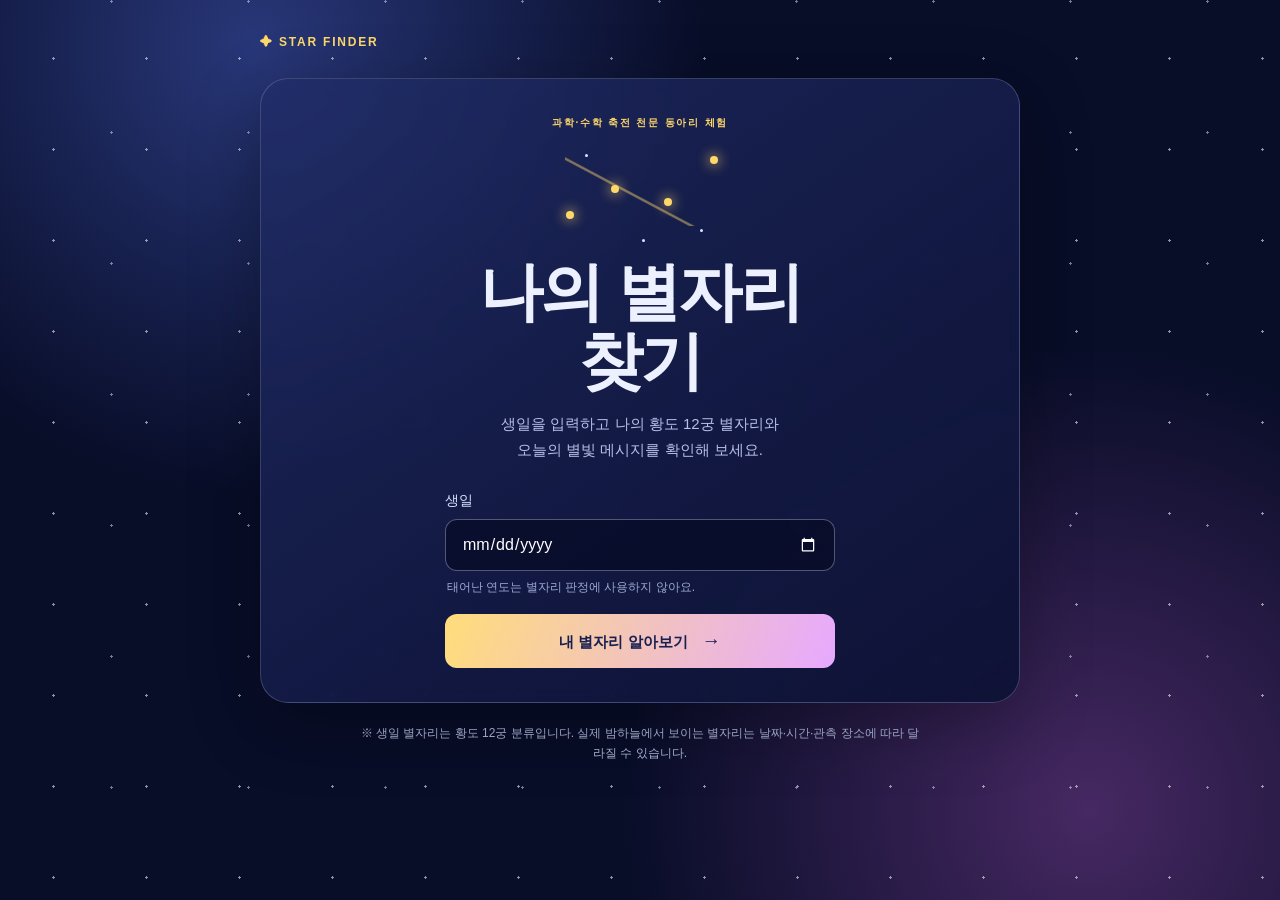
==== result.html @ 7e6529ac "Add birthday zodiac activity web app" ====
<!doctype html>
<html lang="ko">
<head>
  <meta charset="UTF-8">
  <meta name="viewport" content="width=device-width, initial-scale=1.0">
  <meta name="description" content="나의 생일 별자리 결과">
  <title>나의 별자리 결과</title>
  <link rel="stylesheet" href="style.css">
</head>
<body class="result-page">
  <main class="result-shell">
    <a class="brand" href="index.html">✦ STAR FINDER</a>
    <section id="result-card" class="result-card" aria-live="polite">
      <p class="eyebrow">YOUR ZODIAC SIGN</p>
      <div id="constellation-art" class="constellation-art" aria-hidden="true"></div>
      <p id="date-display" class="date-display"></p>
      <h1 id="zodiac-name"></h1>
      <p id="zodiac-period" class="zodiac-period"></p>
      <p id="zodiac-summary" class="zodiac-summary"></p>
      <div class="info-grid">
        <article><span>상징</span><strong id="zodiac-symbol"></strong></article>
        <article><span>원소</span><strong id="zodiac-element"></strong></article>
        <article><span>대표 별</span><strong id="zodiac-star"></strong></article>
      </div>
      <section class="fortune-box" aria-labelledby="fortune-title">
        <p>✦ STAR MESSAGE</p>
        <h2 id="fortune-title">오늘의 별빛 메시지</h2>
        <p id="fortune-text"></p>
        <small>운세는 축전 체험을 위한 재미 요소입니다.</small>
      </section>
      <a class="retry-link" href="index.html">다른 생일로 찾아보기 <span aria-hidden="true">↺</span></a>
    </section>
    <p class="science-note">별자리 그림은 모양을 이해하기 위한 일러스트입니다. 실제 별의 밝기와 위치는 관측 환경에 따라 다르게 보일 수 있습니다.</p>
  </main>
  <script src="app.js"></script>
</body>
</html>
---- style.css ----
:root { --navy:#080d28; --deep:#111946; --ink:#edf1ff; --muted:#b7c0e6; --gold:#ffd86b; --violet:#9d8cff; --line:rgba(201,214,255,.22); }
* { box-sizing:border-box; }
body { margin:0; min-height:100vh; color:var(--ink); font-family:"Malgun Gothic","Apple SD Gothic Neo",sans-serif; background:radial-gradient(circle at 20% 5%,#283779 0,transparent 28rem),radial-gradient(circle at 85% 90%,#462862 0,transparent 29rem),var(--navy); }
body::before { content:""; position:fixed; inset:0; pointer-events:none; opacity:.55; background-image:radial-gradient(circle,white 0 1px,transparent 1.4px),radial-gradient(circle,#c9d6ff 0 1px,transparent 1.3px); background-size:93px 91px,137px 131px; background-position:7px 13px,43px 67px; }
.entry-shell,.result-shell { width:min(100% - 32px,760px); margin:auto; padding:32px 0 28px; position:relative; }
.brand { display:inline-block; font:700 12px/1 Arial,sans-serif; letter-spacing:.15em; color:var(--gold); text-decoration:none; }
.entry-card,.result-card { margin-top:28px; text-align:center; border:1px solid var(--line); border-radius:28px; background:linear-gradient(145deg,rgba(33,45,104,.78),rgba(12,17,51,.91)); box-shadow:0 20px 70px rgba(0,0,0,.29); backdrop-filter:blur(8px); }
.entry-card { padding:37px 24px 34px; }
.eyebrow { margin:0 0 12px; color:var(--gold); font:700 10px/1.4 Montserrat,sans-serif; letter-spacing:.18em; }
h1,h2,p { margin-top:0; }
h1 { margin-bottom:15px; font-family:"Malgun Gothic",sans-serif; font-weight:800; font-size:clamp(43px,9vw,64px); line-height:1.08; letter-spacing:-.04em; }
.intro { color:var(--muted); line-height:1.75; font-size:15px; }
.birthday-form { width:min(100%,390px); margin:28px auto 0; text-align:left; }
label { display:block; margin-bottom:9px; color:#d9e1ff; font-size:14px; }
input { width:100%; padding:15px 16px; border:1px solid rgba(222,229,255,.34); border-radius:12px; background:rgba(4,8,31,.57); color:white; font:16px Arial,sans-serif; color-scheme:dark; }
input:focus { outline:3px solid rgba(157,140,255,.45); border-color:var(--violet); }
.field-help { margin:8px 2px 18px; color:#9da9d4; font-size:12px; }
button { width:100%; border:0; border-radius:12px; padding:16px; cursor:pointer; background:linear-gradient(110deg,#ffdd7b,#e6a9ff); color:#172050; font:800 15px Arial,sans-serif; transition:transform .18s,box-shadow .18s; }
button:hover { transform:translateY(-2px); box-shadow:0 8px 25px rgba(245,207,128,.26); }
button span { margin-left:10px; font-size:19px; }
.form-error { margin:0 0 12px; color:#ffb4c9; font-size:13px; }
.science-note { max-width:560px; margin:20px auto 0; color:#aeb8db; text-align:center; font-size:12px; line-height:1.7; }
.hero-constellation { height:104px; position:relative; width:175px; margin:2px auto 12px; background:linear-gradient(28deg,transparent 47%,rgba(255,216,107,.45) 48% 49%,transparent 50%) 12px 14px/130px 70px no-repeat; }
.hero-constellation span,.hero-constellation i { position:absolute; display:block; border-radius:50%; background:var(--gold); box-shadow:0 0 12px 3px rgba(255,216,107,.45); }
.hero-constellation span { width:8px; height:8px; }.hero-constellation span:nth-child(1){left:13px;top:69px}.hero-constellation span:nth-child(2){left:58px;top:43px}.hero-constellation span:nth-child(3){left:111px;top:56px}.hero-constellation span:nth-child(4){left:157px;top:14px}.hero-constellation i{width:3px;height:3px;background:#d9e6ff;box-shadow:none}.hero-constellation i:nth-of-type(1){left:32px;top:12px}.hero-constellation i:nth-of-type(2){right:25px;bottom:14px}.hero-constellation i:nth-of-type(3){left:89px;bottom:4px}
.result-card { padding:31px 24px 27px; }
.constellation-art { width:min(100%,330px); height:190px; margin:0 auto 5px; }
.constellation-art svg { width:100%; height:100%; overflow:visible; }
.constellation-art .line { fill:none; stroke:rgba(255,216,107,.72); stroke-width:1.8; stroke-linecap:round; stroke-linejoin:round; }
.constellation-art .star { fill:#fff4c6; filter:drop-shadow(0 0 5px #ffe58c); }.constellation-art .big-star { fill:#fff6bd; filter:drop-shadow(0 0 8px #ffe58c); }
.date-display { margin:3px 0 7px; color:#c0caf0; font-size:14px; }.result-card h1 { margin:0 0 4px; font-size:clamp(40px,8vw,57px); }.zodiac-period { margin-bottom:15px; color:var(--gold); font:700 12px Arial,sans-serif; letter-spacing:.05em; }.zodiac-summary { max-width:470px; margin:0 auto 22px; color:#d9dff7; line-height:1.7; font-size:14px; }
.info-grid { display:grid; grid-template-columns:repeat(3,1fr); gap:9px; max-width:500px; margin:0 auto 20px; }.info-grid article { padding:12px 6px; background:rgba(4,10,38,.38); border:1px solid rgba(201,214,255,.16); border-radius:12px; }.info-grid span { display:block; color:#9facd8; font-size:11px; margin-bottom:6px; }.info-grid strong { font-size:14px; color:#fff2bd; }
.fortune-box { max-width:500px; margin:0 auto 22px; padding:21px 20px; border-radius:16px; background:linear-gradient(135deg,rgba(132,99,209,.34),rgba(31,57,129,.37)); border:1px solid rgba(219,202,255,.22); }.fortune-box>p:first-child { margin-bottom:5px; color:#ffdf84; font:700 10px Arial,sans-serif; letter-spacing:.15em; }.fortune-box h2 { margin-bottom:9px; font:700 21px "Malgun Gothic",sans-serif; }.fortune-box #fortune-text { margin-bottom:12px; color:#f2f0ff; line-height:1.7; font-size:14px; }.fortune-box small { color:#bdc6e7; font-size:11px; }
.retry-link { color:var(--gold); text-decoration:none; font-size:14px; }.retry-link:hover { text-decoration:underline; }
@media (max-width:440px) { .entry-shell,.result-shell{width:min(100% - 22px,760px);padding-top:22px}.entry-card,.result-card{border-radius:23px}.entry-card{padding:30px 18px}.result-card{padding:28px 15px 24px}.info-grid{gap:6px}.info-grid article{padding:10px 3px}.info-grid strong{font-size:12px} }
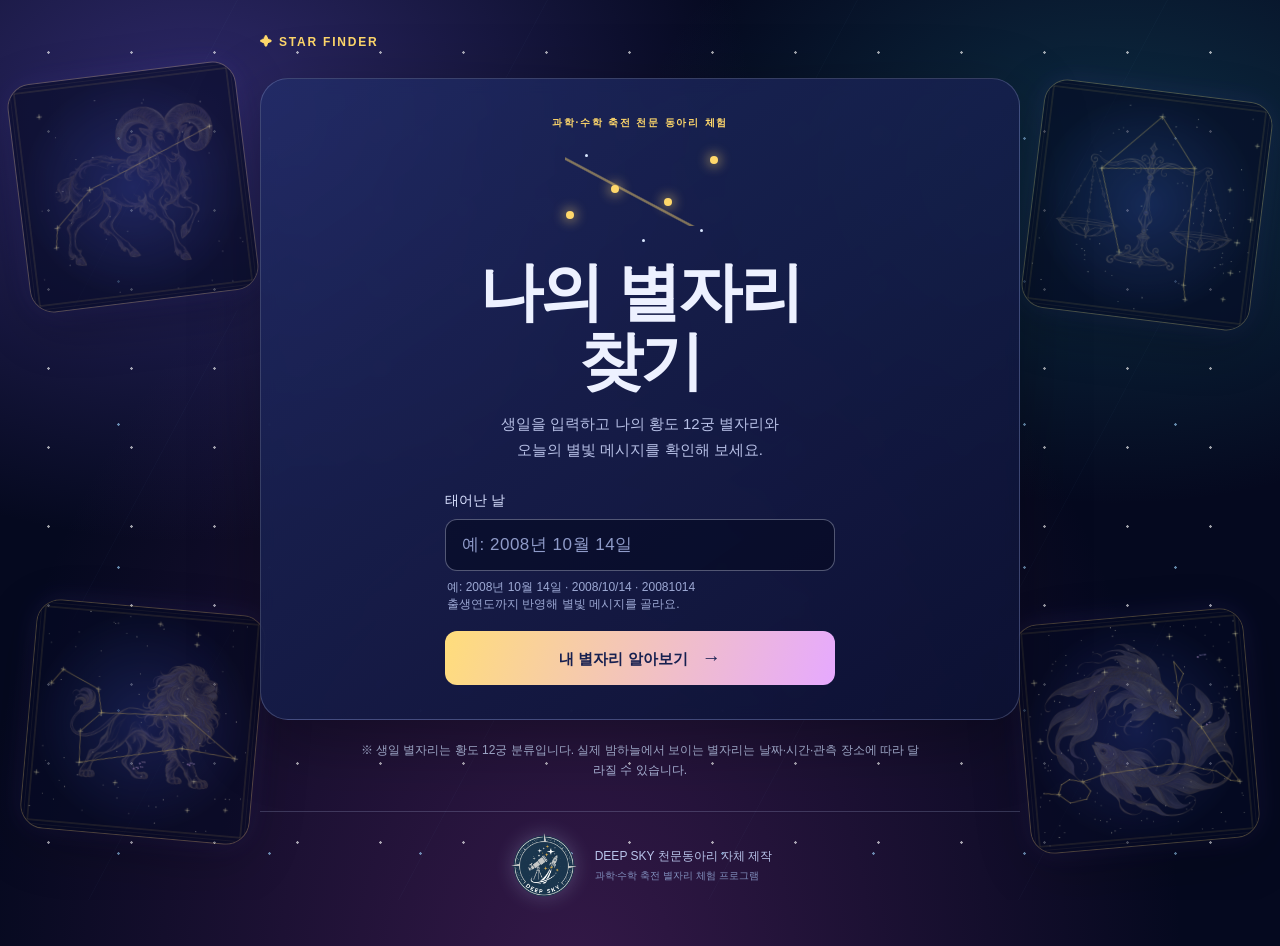
==== commit 7b5ae7bc: "Add club footer to result page" ====
--- a/result.html
+++ b/result.html
@@ -12,7 +12,7 @@
     <a class="brand" href="index.html">✦ STAR FINDER</a>
     <section id="result-card" class="result-card" aria-live="polite">
       <p class="eyebrow">YOUR ZODIAC SIGN</p>
-      <div id="constellation-art" class="constellation-art" aria-hidden="true"></div>
+      <div id="constellation-art" class="constellation-art"></div>
       <p id="date-display" class="date-display"></p>
       <h1 id="zodiac-name"></h1>
       <p id="zodiac-period" class="zodiac-period"></p>
@@ -24,14 +24,18 @@
       </div>
       <section class="fortune-box" aria-labelledby="fortune-title">
         <p>✦ STAR MESSAGE</p>
-        <h2 id="fortune-title">오늘의 별빛 메시지</h2>
-        <p id="fortune-text"></p>
+        <h2 id="fortune-title">오늘의 별빛 운세</h2>
+        <div id="fortune-list" class="fortune-list"></div>
         <small>운세는 축전 체험을 위한 재미 요소입니다.</small>
       </section>
       <a class="retry-link" href="index.html">다른 생일로 찾아보기 <span aria-hidden="true">↺</span></a>
     </section>
     <p class="science-note">별자리 그림은 모양을 이해하기 위한 일러스트입니다. 실제 별의 밝기와 위치는 관측 환경에 따라 다르게 보일 수 있습니다.</p>
   </main>
+  <footer class="club-footer" aria-label="제작 동아리">
+    <img class="club-logo" src="assets/deepsky-logo.png" alt="DEEP SKY 천문동아리 로고">
+    <p>DEEP SKY 천문동아리 자체 제작<br><small>과학·수학 축전 별자리 체험 프로그램</small></p>
+  </footer>
   <script src="app.js"></script>
 </body>
 </html>
--- a/style.css
+++ b/style.css
@@ -1,8 +1,9 @@
 :root { --navy:#080d28; --deep:#111946; --ink:#edf1ff; --muted:#b7c0e6; --gold:#ffd86b; --violet:#9d8cff; --line:rgba(201,214,255,.22); }
 * { box-sizing:border-box; }
-body { margin:0; min-height:100vh; color:var(--ink); font-family:"Malgun Gothic","Apple SD Gothic Neo",sans-serif; background:radial-gradient(circle at 20% 5%,#283779 0,transparent 28rem),radial-gradient(circle at 85% 90%,#462862 0,transparent 29rem),var(--navy); }
-body::before { content:""; position:fixed; inset:0; pointer-events:none; opacity:.55; background-image:radial-gradient(circle,white 0 1px,transparent 1.4px),radial-gradient(circle,#c9d6ff 0 1px,transparent 1.3px); background-size:93px 91px,137px 131px; background-position:7px 13px,43px 67px; }
-.entry-shell,.result-shell { width:min(100% - 32px,760px); margin:auto; padding:32px 0 28px; position:relative; }
+body { margin:0; min-height:100vh; color:var(--ink); font-family:"Malgun Gothic","Apple SD Gothic Neo",sans-serif; background:radial-gradient(ellipse at 15% 12%,rgba(81,68,167,.55),transparent 35rem),radial-gradient(ellipse at 87% 18%,rgba(31,124,145,.33),transparent 30rem),radial-gradient(ellipse at 45% 105%,rgba(122,48,133,.4),transparent 38rem),#05091f; }
+body::before { content:""; position:fixed; inset:0; pointer-events:none; opacity:.62; background-image:radial-gradient(circle,white 0 1px,transparent 1.5px),radial-gradient(circle,#9fd6ff 0 1px,transparent 1.5px),linear-gradient(118deg,transparent 49.8%,rgba(159,214,255,.05) 50%,transparent 50.2%); background-size:83px 79px,151px 143px,310px 310px; background-position:7px 13px,43px 67px,0 0; }
+.floating-zodiac-gallery { position:fixed; z-index:0; inset:0; pointer-events:none; overflow:hidden; }.floating-zodiac { position:absolute; width:clamp(180px,18vw,260px); aspect-ratio:1; object-fit:cover; border:1px solid rgba(255,220,125,.42); border-radius:24px; opacity:.62; box-shadow:0 16px 55px rgba(0,0,0,.36),0 0 28px rgba(117,101,255,.2); animation:zodiac-float 7s ease-in-out infinite alternate; }.zodiac-aries { left:max(18px,calc(50% - 690px)); top:8%; transform:rotate(-7deg); }.zodiac-leo { left:max(28px,calc(50% - 650px)); bottom:7%; transform:rotate(5deg); animation-delay:-3.5s; }.zodiac-libra { right:max(18px,calc(50% - 690px)); top:10%; transform:rotate(7deg); animation-delay:-1.7s; }.zodiac-pisces { right:max(28px,calc(50% - 650px)); bottom:6%; transform:rotate(-5deg); animation-delay:-5.2s; }.mobile-zodiac-preview { display:none; }
+.entry-shell,.result-shell { width:min(100% - 32px,760px); margin:auto; padding:32px 0 28px; position:relative; z-index:1; }
 .brand { display:inline-block; font:700 12px/1 Arial,sans-serif; letter-spacing:.15em; color:var(--gold); text-decoration:none; }
 .entry-card,.result-card { margin-top:28px; text-align:center; border:1px solid var(--line); border-radius:28px; background:linear-gradient(145deg,rgba(33,45,104,.78),rgba(12,17,51,.91)); box-shadow:0 20px 70px rgba(0,0,0,.29); backdrop-filter:blur(8px); }
 .entry-card { padding:37px 24px 34px; }
@@ -12,7 +13,8 @@
 .intro { color:var(--muted); line-height:1.75; font-size:15px; }
 .birthday-form { width:min(100%,390px); margin:28px auto 0; text-align:left; }
 label { display:block; margin-bottom:9px; color:#d9e1ff; font-size:14px; }
-input { width:100%; padding:15px 16px; border:1px solid rgba(222,229,255,.34); border-radius:12px; background:rgba(4,8,31,.57); color:white; font:16px Arial,sans-serif; color-scheme:dark; }
+input { width:100%; padding:15px 16px; border:1px solid rgba(222,229,255,.34); border-radius:12px; background:rgba(4,8,31,.57); color:white; font:600 17px "Malgun Gothic",sans-serif; letter-spacing:.03em; }
+input::placeholder { color:#8f9bc9; font-weight:400; }
 input:focus { outline:3px solid rgba(157,140,255,.45); border-color:var(--violet); }
 .field-help { margin:8px 2px 18px; color:#9da9d4; font-size:12px; }
 button { width:100%; border:0; border-radius:12px; padding:16px; cursor:pointer; background:linear-gradient(110deg,#ffdd7b,#e6a9ff); color:#172050; font:800 15px Arial,sans-serif; transition:transform .18s,box-shadow .18s; }
@@ -20,16 +22,25 @@
 button span { margin-left:10px; font-size:19px; }
 .form-error { margin:0 0 12px; color:#ffb4c9; font-size:13px; }
 .science-note { max-width:560px; margin:20px auto 0; color:#aeb8db; text-align:center; font-size:12px; line-height:1.7; }
+.club-footer { position:relative; z-index:1; width:min(100% - 32px,760px); margin:2px auto 26px; padding:18px 20px; display:flex; align-items:center; justify-content:center; gap:15px; border-top:1px solid rgba(201,214,255,.2); color:#b9c5eb; text-align:left; }
+.club-footer p { margin:0; font-size:12px; line-height:1.55; }.club-footer small { color:#8290be; font-size:10px; }.club-logo { width:72px; height:72px; object-fit:contain; filter:drop-shadow(0 0 10px rgba(196,219,255,.24)); }
+.star-reader { position:fixed; z-index:10; inset:0; display:grid; place-items:center; opacity:0; pointer-events:none; overflow:hidden; background:radial-gradient(circle at 50% 43%,rgba(92,77,180,.42),rgba(3,7,27,.96) 62%); transition:opacity .22s ease; }.star-reader p { position:absolute; top:calc(50% + 165px); margin:0; color:#fff1b3; font:700 16px "Malgun Gothic",sans-serif; letter-spacing:.05em; }.reader-sky i { position:absolute; width:4px; height:4px; border-radius:50%; background:#fff8cf; box-shadow:0 0 12px 3px #fff0a3; }.reader-sky i:nth-child(1){left:18%;top:17%}.reader-sky i:nth-child(2){left:76%;top:22%}.reader-sky i:nth-child(3){left:24%;top:78%}.reader-sky i:nth-child(4){left:72%;top:73%}.reader-star { position:absolute; left:calc(50% + 76px); top:calc(50% - 138px); color:#fff0a6; font:58px/1 serif; text-shadow:0 0 18px #ffd768,0 0 45px #a68bff; transform:scale(.4); }.reader-telescope { position:absolute; width:160px; height:22px; margin-left:-10px; margin-top:-20px; transform:rotate(-25deg); transform-origin:20% 50%; }.reader-telescope span { display:block; width:120px; height:18px; border:3px solid #ead78c; border-radius:6px 14px 14px 6px; background:linear-gradient(90deg,#5c54a3,#1a2456); }.reader-telescope i { position:absolute; right:23px; top:-5px; width:20px; height:28px; border:3px solid #ead78c; border-radius:50%; }.reader-telescope b { position:absolute; left:32px; top:16px; width:4px; height:80px; background:#c9b66d; box-shadow:46px 0 #c9b66d; transform:rotate(22deg); }.reader-astrologer { position:absolute; width:95px; height:160px; margin-left:-105px; margin-top:82px; }.reader-astrologer i { position:absolute; left:29px; top:0; width:37px; height:37px; border-radius:50%; background:#e5b38d; }.reader-astrologer b { position:absolute; left:12px; top:32px; width:72px; height:112px; border-radius:48% 48% 14px 14px; background:linear-gradient(110deg,#a970d4,#3d3681); }.reader-astrologer span { position:absolute; left:58px; top:45px; width:62px; height:8px; border-radius:9px; background:#e5b38d; transform:rotate(-37deg); transform-origin:left center; }
+body.is-reading-stars .star-reader { opacity:1; pointer-events:auto; } body.is-reading-stars .reader-star { animation:star-gaze 1.65s ease-in-out both; } body.is-reading-stars .reader-telescope { animation:telescope-gaze 1.65s ease-in-out both; } body.is-reading-stars .reader-astrologer { animation:reader-gaze 1.65s ease-in-out both; } body.is-reading-stars .reader-sky i { animation:sky-twinkle .8s alternate infinite; } body.is-reading-stars .reader-sky i:nth-child(2){animation-delay:.2s} body.is-reading-stars .reader-sky i:nth-child(3){animation-delay:.4s} body.is-reading-stars .reader-sky i:nth-child(4){animation-delay:.6s}
+@keyframes star-gaze { 0%{opacity:0;transform:translate(-30px,45px) scale(.25)} 45%{opacity:1;transform:translate(0,0) scale(1.15)} 75%{transform:scale(.93)} 100%{opacity:1;transform:scale(1)} } @keyframes telescope-gaze { 0%{opacity:0;transform:translateY(22px) rotate(-8deg)} 45%{opacity:1;transform:rotate(-25deg)} 100%{opacity:1;transform:rotate(-25deg)} } @keyframes reader-gaze { 0%{opacity:0;transform:translateY(30px)} 45%{opacity:1;transform:translateY(-4px)} 100%{opacity:1;transform:translateY(0)} } @keyframes sky-twinkle { to{opacity:.25;transform:scale(.45)} }
 .hero-constellation { height:104px; position:relative; width:175px; margin:2px auto 12px; background:linear-gradient(28deg,transparent 47%,rgba(255,216,107,.45) 48% 49%,transparent 50%) 12px 14px/130px 70px no-repeat; }
 .hero-constellation span,.hero-constellation i { position:absolute; display:block; border-radius:50%; background:var(--gold); box-shadow:0 0 12px 3px rgba(255,216,107,.45); }
 .hero-constellation span { width:8px; height:8px; }.hero-constellation span:nth-child(1){left:13px;top:69px}.hero-constellation span:nth-child(2){left:58px;top:43px}.hero-constellation span:nth-child(3){left:111px;top:56px}.hero-constellation span:nth-child(4){left:157px;top:14px}.hero-constellation i{width:3px;height:3px;background:#d9e6ff;box-shadow:none}.hero-constellation i:nth-of-type(1){left:32px;top:12px}.hero-constellation i:nth-of-type(2){right:25px;bottom:14px}.hero-constellation i:nth-of-type(3){left:89px;bottom:4px}
+@keyframes zodiac-float { from{translate:0 -8px;filter:brightness(.88)} to{translate:0 12px;filter:brightness(1.08)} }
 .result-card { padding:31px 24px 27px; }
-.constellation-art { width:min(100%,330px); height:190px; margin:0 auto 5px; }
+.constellation-art { width:min(100%,380px); aspect-ratio:1; margin:0 auto 17px; overflow:hidden; border:1px solid rgba(255,216,107,.35); border-radius:18px; background:#060b24; box-shadow:0 0 25px rgba(117,101,255,.18); }
 .constellation-art svg { width:100%; height:100%; overflow:visible; }
+.constellation-art img { display:block; width:100%; height:100%; object-fit:cover; }
 .constellation-art .line { fill:none; stroke:rgba(255,216,107,.72); stroke-width:1.8; stroke-linecap:round; stroke-linejoin:round; }
 .constellation-art .star { fill:#fff4c6; filter:drop-shadow(0 0 5px #ffe58c); }.constellation-art .big-star { fill:#fff6bd; filter:drop-shadow(0 0 8px #ffe58c); }
 .date-display { margin:3px 0 7px; color:#c0caf0; font-size:14px; }.result-card h1 { margin:0 0 4px; font-size:clamp(40px,8vw,57px); }.zodiac-period { margin-bottom:15px; color:var(--gold); font:700 12px Arial,sans-serif; letter-spacing:.05em; }.zodiac-summary { max-width:470px; margin:0 auto 22px; color:#d9dff7; line-height:1.7; font-size:14px; }
 .info-grid { display:grid; grid-template-columns:repeat(3,1fr); gap:9px; max-width:500px; margin:0 auto 20px; }.info-grid article { padding:12px 6px; background:rgba(4,10,38,.38); border:1px solid rgba(201,214,255,.16); border-radius:12px; }.info-grid span { display:block; color:#9facd8; font-size:11px; margin-bottom:6px; }.info-grid strong { font-size:14px; color:#fff2bd; }
-.fortune-box { max-width:500px; margin:0 auto 22px; padding:21px 20px; border-radius:16px; background:linear-gradient(135deg,rgba(132,99,209,.34),rgba(31,57,129,.37)); border:1px solid rgba(219,202,255,.22); }.fortune-box>p:first-child { margin-bottom:5px; color:#ffdf84; font:700 10px Arial,sans-serif; letter-spacing:.15em; }.fortune-box h2 { margin-bottom:9px; font:700 21px "Malgun Gothic",sans-serif; }.fortune-box #fortune-text { margin-bottom:12px; color:#f2f0ff; line-height:1.7; font-size:14px; }.fortune-box small { color:#bdc6e7; font-size:11px; }
+.fortune-box { max-width:500px; margin:0 auto 22px; padding:21px 20px; border-radius:16px; background:linear-gradient(135deg,rgba(132,99,209,.34),rgba(31,57,129,.37)); border:1px solid rgba(219,202,255,.22); }.fortune-box>p:first-child { margin-bottom:5px; color:#ffdf84; font:700 10px Arial,sans-serif; letter-spacing:.15em; }.fortune-box h2 { margin-bottom:13px; font:700 21px "Malgun Gothic",sans-serif; }.fortune-box small { color:#bdc6e7; font-size:11px; }.fortune-list { display:grid; grid-template-columns:1fr; gap:8px; margin-bottom:14px; text-align:left; }.fortune-item { display:grid; grid-template-columns:64px 1fr; gap:10px; align-items:start; padding:10px 11px; border-radius:10px; background:rgba(5,9,38,.28); }.fortune-item strong { color:#ffdf84; font-size:13px; }.fortune-item span { display:block; color:#f2f0ff; font-size:13px; line-height:1.6; }.fortune-copy { min-width:0; }.fortune-code { display:block; margin-top:6px; color:#aebeff !important; font:700 10px/1.4 Arial,sans-serif; letter-spacing:.04em; }
 .retry-link { color:var(--gold); text-decoration:none; font-size:14px; }.retry-link:hover { text-decoration:underline; }
-@media (max-width:440px) { .entry-shell,.result-shell{width:min(100% - 22px,760px);padding-top:22px}.entry-card,.result-card{border-radius:23px}.entry-card{padding:30px 18px}.result-card{padding:28px 15px 24px}.info-grid{gap:6px}.info-grid article{padding:10px 3px}.info-grid strong{font-size:12px} }
+@media (prefers-reduced-motion:reduce) { *,*::before,*::after { animation-duration:.01ms !important; transition-duration:.01ms !important; } }
+@media (max-width:1100px) { .floating-zodiac-gallery{display:none}.mobile-zodiac-preview{display:flex;justify-content:center;align-items:center;height:76px;margin:10px auto 2px}.mobile-zodiac-preview img{width:72px;height:72px;object-fit:cover;border:1px solid rgba(255,220,125,.42);border-radius:18px;box-shadow:0 8px 22px rgba(0,0,0,.3);animation:zodiac-float 6s ease-in-out infinite alternate}.mobile-zodiac-preview img:nth-child(1){transform:rotate(-8deg);margin-right:-8px}.mobile-zodiac-preview img:nth-child(2){position:relative;z-index:1;width:84px;height:84px}.mobile-zodiac-preview img:nth-child(3){transform:rotate(8deg);margin-left:-8px;animation-delay:-3s}.hero-constellation{height:74px;margin-top:0} }
+@media (max-width:440px) { .entry-shell,.result-shell{width:min(100% - 22px,760px);padding-top:22px}.entry-card,.result-card{border-radius:23px}.entry-card{padding:30px 18px}.result-card{padding:28px 15px 24px}.mobile-zodiac-preview{height:65px}.mobile-zodiac-preview img{width:60px;height:60px}.mobile-zodiac-preview img:nth-child(2){width:70px;height:70px}.info-grid{gap:6px}.info-grid article{padding:10px 3px}.info-grid strong{font-size:12px}.club-footer{width:min(100% - 22px,760px);padding:16px 4px;gap:9px}.club-logo{width:58px;height:58px}.reader-telescope{transform:scale(.82) rotate(-25deg)} }
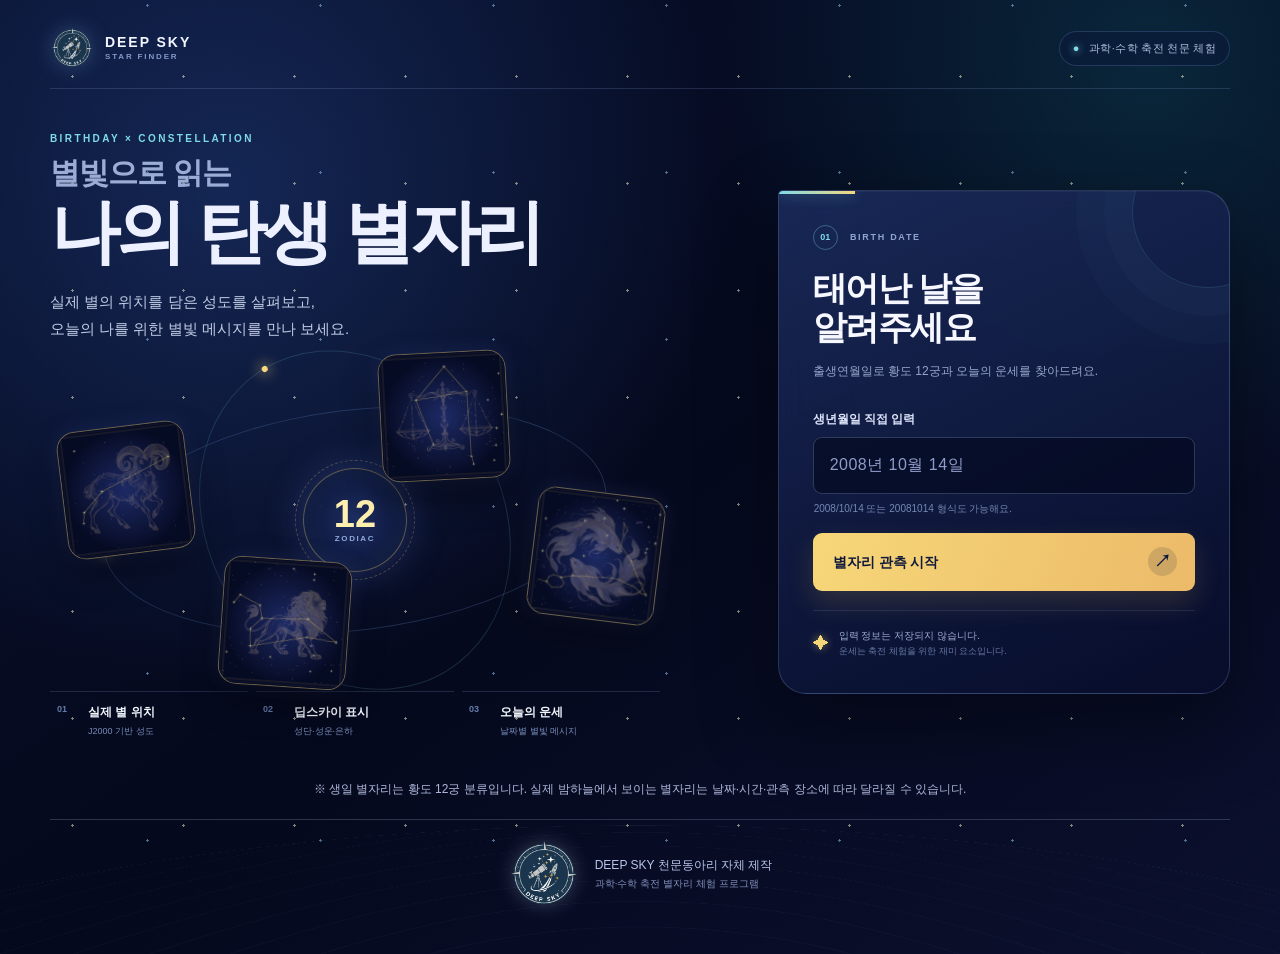
==== commit c1dbd532: "Bust cached site assets after landing redesign" ====
--- a/result.html
+++ b/result.html
@@ -5,7 +5,7 @@
   <meta name="viewport" content="width=device-width, initial-scale=1.0">
   <meta name="description" content="나의 생일 별자리 결과">
   <title>나의 별자리 결과</title>
-  <link rel="stylesheet" href="style.css">
+  <link rel="stylesheet" href="style.css?v=20261013-1">
 </head>
 <body class="result-page">
   <main class="result-shell">
@@ -36,6 +36,6 @@
     <img class="club-logo" src="assets/deepsky-logo.png" alt="DEEP SKY 천문동아리 로고">
     <p>DEEP SKY 천문동아리 자체 제작<br><small>과학·수학 축전 별자리 체험 프로그램</small></p>
   </footer>
-  <script src="app.js"></script>
+  <script src="app.js?v=20261013-1"></script>
 </body>
 </html>
--- a/style.css
+++ b/style.css
@@ -44,3 +44,31 @@
 @media (prefers-reduced-motion:reduce) { *,*::before,*::after { animation-duration:.01ms !important; transition-duration:.01ms !important; } }
 @media (max-width:1100px) { .floating-zodiac-gallery{display:none}.mobile-zodiac-preview{display:flex;justify-content:center;align-items:center;height:76px;margin:10px auto 2px}.mobile-zodiac-preview img{width:72px;height:72px;object-fit:cover;border:1px solid rgba(255,220,125,.42);border-radius:18px;box-shadow:0 8px 22px rgba(0,0,0,.3);animation:zodiac-float 6s ease-in-out infinite alternate}.mobile-zodiac-preview img:nth-child(1){transform:rotate(-8deg);margin-right:-8px}.mobile-zodiac-preview img:nth-child(2){position:relative;z-index:1;width:84px;height:84px}.mobile-zodiac-preview img:nth-child(3){transform:rotate(8deg);margin-left:-8px;animation-delay:-3s}.hero-constellation{height:74px;margin-top:0} }
 @media (max-width:440px) { .entry-shell,.result-shell{width:min(100% - 22px,760px);padding-top:22px}.entry-card,.result-card{border-radius:23px}.entry-card{padding:30px 18px}.result-card{padding:28px 15px 24px}.mobile-zodiac-preview{height:65px}.mobile-zodiac-preview img{width:60px;height:60px}.mobile-zodiac-preview img:nth-child(2){width:70px;height:70px}.info-grid{gap:6px}.info-grid article{padding:10px 3px}.info-grid strong{font-size:12px}.club-footer{width:min(100% - 22px,760px);padding:16px 4px;gap:9px}.club-logo{width:58px;height:58px}.reader-telescope{transform:scale(.82) rotate(-25deg)} }
+
+/* Landing page — observatory console */
+.entry-page { overflow-x:hidden; background:radial-gradient(circle at 18% 20%,rgba(34,62,127,.52),transparent 31rem),radial-gradient(circle at 90% 7%,rgba(21,113,132,.28),transparent 27rem),linear-gradient(145deg,#07102c 0%,#05091d 52%,#0b102e 100%); }
+.entry-page::before { opacity:.5; background-image:radial-gradient(circle,#fff8d8 0 1px,transparent 1.4px),radial-gradient(circle,#99cfff 0 1px,transparent 1.4px); background-size:111px 107px,173px 167px; background-position:17px 23px,61px 89px; }
+.entry-page::after { content:""; position:fixed; z-index:0; inset:auto -15vw -48vh; height:85vh; pointer-events:none; border-radius:50%; border:1px solid rgba(143,188,255,.1); background:repeating-radial-gradient(circle at 50% 100%,transparent 0 59px,rgba(143,188,255,.045) 60px 61px); transform:perspective(500px) rotateX(58deg); }
+.landing-shell { position:relative; z-index:1; width:min(100% - 48px,1180px); margin:0 auto; padding:26px 0 20px; }
+.landing-header { display:flex; align-items:center; justify-content:space-between; min-height:58px; padding-bottom:18px; border-bottom:1px solid rgba(169,198,255,.16); }
+.landing-brand { display:flex; align-items:center; gap:11px; color:#f3f6ff; text-decoration:none; }.landing-brand img { width:44px; height:44px; object-fit:contain; filter:drop-shadow(0 0 10px rgba(140,200,255,.25)); }.landing-brand>span { display:grid; gap:4px; font:800 14px/1 Arial,sans-serif; letter-spacing:.14em; }.landing-brand small { color:#8398ca; font:700 8px/1 Arial,sans-serif; letter-spacing:.23em; }
+.event-chip { margin:0; padding:9px 13px; border:1px solid rgba(143,188,255,.19); border-radius:999px; background:rgba(11,22,58,.5); color:#afbee1; font-size:11px; letter-spacing:.03em; }.event-chip span { color:#7edbe6; margin-right:6px; text-shadow:0 0 9px #7edbe6; }
+.landing-grid { display:grid; grid-template-columns:minmax(0,1.18fr) minmax(360px,.82fr); gap:clamp(36px,6vw,82px); align-items:center; min-height:690px; padding:40px 0 24px; }
+.landing-story { min-width:0; }.landing-kicker { margin:0 0 13px; color:#7edbe6; font:800 10px/1 Arial,sans-serif; letter-spacing:.24em; }.landing-story h1 { margin:0; font-size:clamp(48px,5.5vw,76px); line-height:1.04; letter-spacing:-.06em; text-align:left; }.landing-story h1 span { display:block; margin-bottom:7px; color:#9cadd5; font-size:.43em; font-weight:650; letter-spacing:-.035em; }.landing-intro { margin:20px 0 0; color:#c1cbe5; font-size:15px; line-height:1.8; }
+.zodiac-stage { position:relative; width:min(100%,610px); height:335px; margin:10px 0 4px; }.orbit { position:absolute; left:50%; top:50%; border:1px solid rgba(128,181,255,.2); border-radius:50%; transform:translate(-50%,-50%) rotate(-7deg); }.orbit::after { content:""; position:absolute; width:6px; height:6px; top:49%; left:-3px; border-radius:50%; background:#f7d87e; box-shadow:0 0 13px 3px rgba(247,216,126,.45); }.orbit-one { width:83%; height:66%; }.orbit-two { width:58%; height:88%; transform:translate(-50%,-50%) rotate(59deg); border-color:rgba(126,219,230,.16); }
+.zodiac-core { position:absolute; z-index:1; left:50%; top:50%; width:104px; height:104px; display:grid; place-content:center; gap:4px; transform:translate(-50%,-50%); border:1px solid rgba(247,216,126,.35); border-radius:50%; background:radial-gradient(circle,rgba(31,47,100,.95),rgba(7,14,43,.96)); text-align:center; box-shadow:0 0 42px rgba(101,120,230,.32),inset 0 0 24px rgba(126,219,230,.08); }.zodiac-core::before { content:""; position:absolute; inset:-9px; border:1px dashed rgba(247,216,126,.25); border-radius:50%; animation:core-spin 18s linear infinite; }.zodiac-core strong { color:#fff0b0; font:800 38px/.9 Arial,sans-serif; }.zodiac-core span { color:#8faae0; font:700 8px/1 Arial,sans-serif; letter-spacing:.2em; }
+.zodiac-card { position:absolute; z-index:2; width:128px; height:128px; object-fit:cover; border:1px solid rgba(247,216,126,.42); border-radius:18px; background:#060b24; box-shadow:0 16px 35px rgba(0,0,0,.42),0 0 22px rgba(89,109,217,.18); animation:card-drift 5s ease-in-out infinite alternate; }.zodiac-card-aries { left:2%; top:22%; transform:rotate(-7deg); }.zodiac-card-leo { left:28%; bottom:0; transform:rotate(4deg); animation-delay:-2s; }.zodiac-card-libra { right:25%; top:0; transform:rotate(-3deg); animation-delay:-3.5s; }.zodiac-card-pisces { right:0; bottom:20%; transform:rotate(7deg); animation-delay:-1s; }
+.experience-points { display:grid; grid-template-columns:repeat(3,1fr); gap:8px; max-width:610px; }.experience-points p { position:relative; margin:0; padding:12px 10px 12px 38px; border-top:1px solid rgba(169,198,255,.16); color:#f5f7ff; }.experience-points span { position:absolute; left:7px; top:13px; color:#647ba9; font:700 9px/1 Arial,sans-serif; }.experience-points strong,.experience-points small { display:block; }.experience-points strong { font-size:12px; }.experience-points small { margin-top:4px; color:#788cb8; font-size:9px; }
+.landing-panel { position:relative; margin:0; padding:34px; overflow:hidden; text-align:left; border:1px solid rgba(169,198,255,.2); border-radius:5px 28px 28px 28px; background:linear-gradient(155deg,rgba(28,44,94,.86),rgba(7,13,42,.96)); box-shadow:0 32px 80px rgba(0,0,0,.38),inset 0 1px rgba(255,255,255,.04); backdrop-filter:blur(16px); }.landing-panel::before { content:""; position:absolute; width:150px; height:150px; right:-55px; top:-55px; border:1px solid rgba(126,219,230,.15); border-radius:50%; box-shadow:0 0 0 28px rgba(126,219,230,.025),0 0 0 56px rgba(126,219,230,.018); }.landing-panel::after { content:""; position:absolute; left:0; top:0; width:76px; height:3px; background:linear-gradient(90deg,#7edbe6,#f5d87e); box-shadow:0 0 14px rgba(126,219,230,.55); }
+.panel-heading { position:relative; z-index:1; }.panel-heading>p { margin:0 0 19px; color:#8fa4d0; font:700 9px/1 Arial,sans-serif; letter-spacing:.19em; }.panel-heading>p span { display:inline-grid; width:25px; height:25px; margin-right:8px; place-items:center; border:1px solid rgba(126,219,230,.35); border-radius:50%; color:#7edbe6; letter-spacing:0; }.panel-heading h2 { margin:0 0 13px; color:#f6f7ff; font-size:34px; line-height:1.16; letter-spacing:-.045em; }.panel-heading>small { display:block; color:#96a5ca; font-size:12px; line-height:1.7; }
+.landing-panel .birthday-form { position:relative; z-index:1; width:100%; margin:30px 0 0; }.landing-panel label { margin-bottom:9px; color:#dce4fb; font-size:12px; font-weight:700; }.landing-panel input { height:57px; padding:0 16px; border-color:rgba(163,190,244,.25); border-radius:9px; background:rgba(2,7,28,.6); font-size:16px; }.landing-panel input:focus { outline:2px solid rgba(126,219,230,.28); border-color:#7edbe6; }.landing-panel .field-help { margin:8px 1px 17px; color:#7487b2; font-size:10px; }.landing-panel button { display:flex; align-items:center; justify-content:space-between; height:58px; padding:0 18px 0 20px; border-radius:9px; background:linear-gradient(110deg,#f6d778,#ecba69); color:#111a3c; box-shadow:0 12px 28px rgba(226,178,83,.17); }.landing-panel button span { margin:0; font:800 14px/1 "Malgun Gothic",sans-serif; }.landing-panel button b { display:grid; width:29px; height:29px; place-items:center; border-radius:50%; background:rgba(16,25,56,.14); font:700 17px/1 Arial,sans-serif; }.landing-panel button:disabled { cursor:wait; opacity:.76; }
+.panel-footnote { position:relative; z-index:1; display:flex; align-items:center; gap:10px; margin-top:19px; padding-top:17px; border-top:1px solid rgba(169,198,255,.12); }.panel-footnote>span { color:#f6d778; text-shadow:0 0 9px rgba(246,215,120,.45); }.panel-footnote p { margin:0; color:#9dacd0; font-size:10px; line-height:1.55; }.panel-footnote small { color:#6578a4; font-size:9px; }
+.landing-note { max-width:760px; margin-top:0; }.entry-page .club-footer { width:min(100% - 48px,1180px); margin-top:0; }
+@keyframes core-spin { to{transform:rotate(360deg)} } @keyframes card-drift { from{translate:0 -5px;filter:brightness(.92)} to{translate:0 7px;filter:brightness(1.08)} }
+
+@media (max-width:900px) {
+  .landing-shell{width:min(100% - 34px,680px);padding-top:18px}.landing-grid{grid-template-columns:1fr;gap:32px;min-height:auto;padding-top:42px}.landing-story{text-align:center}.landing-story h1{text-align:center;font-size:clamp(46px,10vw,68px)}.landing-intro{font-size:14px}.zodiac-stage{margin:13px auto 0}.experience-points{margin:0 auto}.landing-panel{width:min(100%,520px);margin:0 auto}.entry-page .club-footer{width:min(100% - 34px,680px)}
+}
+@media (max-width:520px) {
+  .landing-shell{width:min(100% - 22px,680px)}.landing-header{padding-bottom:12px}.landing-brand img{width:38px;height:38px}.event-chip{display:none}.landing-grid{padding-top:30px;gap:25px}.landing-kicker{font-size:8px}.landing-story h1{font-size:43px}.landing-story h1 span{font-size:.45em}.landing-intro br{display:none}.zodiac-stage{height:250px}.zodiac-card{width:92px;height:92px;border-radius:13px}.zodiac-core{width:78px;height:78px}.zodiac-core strong{font-size:29px}.zodiac-card-aries{left:0;top:25%}.zodiac-card-leo{left:26%;bottom:0}.zodiac-card-libra{right:23%;top:0}.zodiac-card-pisces{right:0;bottom:21%}.experience-points{gap:2px}.experience-points p{padding:10px 3px 10px 23px}.experience-points span{left:3px;top:11px}.experience-points strong{font-size:10px}.experience-points small{font-size:8px}.landing-panel{padding:27px 21px;border-radius:4px 22px 22px 22px}.panel-heading h2{font-size:29px}.landing-panel .birthday-form{margin-top:24px}.landing-panel input{font-size:15px}.landing-note{font-size:10px}.entry-page .club-footer{width:min(100% - 22px,680px)}
+}
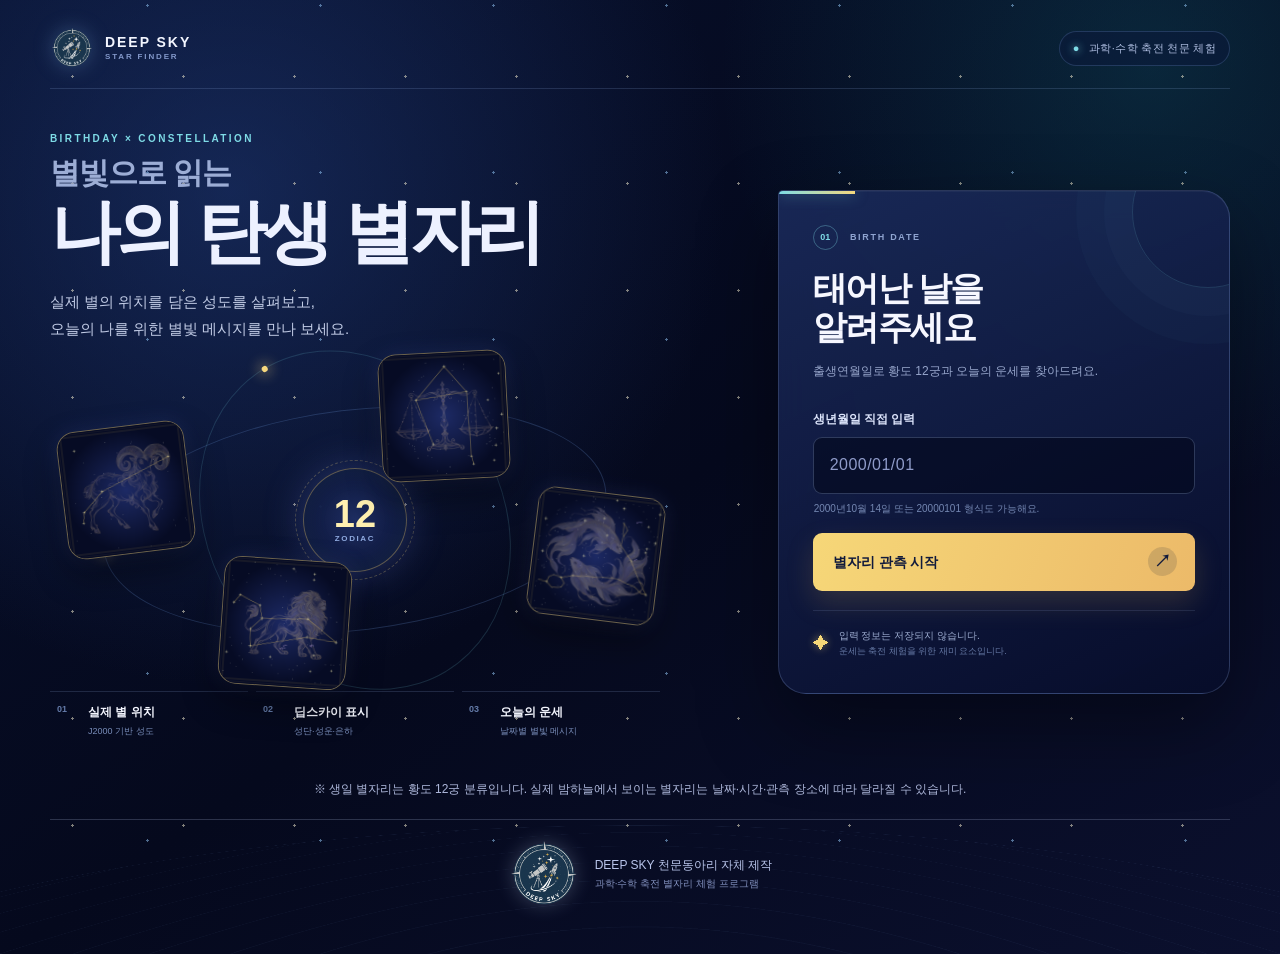
==== commit 06cd0cbb: "Use Firestore-backed festival horoscopes" ====
--- a/result.html
+++ b/result.html
@@ -5,7 +5,7 @@
   <meta name="viewport" content="width=device-width, initial-scale=1.0">
   <meta name="description" content="나의 생일 별자리 결과">
   <title>나의 별자리 결과</title>
-  <link rel="stylesheet" href="style.css?v=20261013-1">
+  <link rel="stylesheet" href="style.css?v=20261014-1">
 </head>
 <body class="result-page">
   <main class="result-shell">
@@ -24,9 +24,10 @@
       </div>
       <section class="fortune-box" aria-labelledby="fortune-title">
         <p>✦ STAR MESSAGE</p>
-        <h2 id="fortune-title">오늘의 별빛 운세</h2>
+        <h2 id="fortune-title">10월 14일의 별빛 운세</h2>
         <div id="fortune-list" class="fortune-list"></div>
-        <small>운세는 축전 체험을 위한 재미 요소입니다.</small>
+        <small id="fortune-source">운세 데이터를 불러오는 중입니다.</small>
+        <small>운세는 과학적 예측이나 의료·법률·금융 조언이 아닌 축전 체험용 콘텐츠입니다.</small>
       </section>
       <a class="retry-link" href="index.html">다른 생일로 찾아보기 <span aria-hidden="true">↺</span></a>
     </section>
@@ -36,6 +37,7 @@
     <img class="club-logo" src="assets/deepsky-logo.png" alt="DEEP SKY 천문동아리 로고">
     <p>DEEP SKY 천문동아리 자체 제작<br><small>과학·수학 축전 별자리 체험 프로그램</small></p>
   </footer>
-  <script src="app.js?v=20261013-1"></script>
+  <script src="horoscope-data.js?v=20261014-1"></script>
+  <script src="app.js?v=20261014-1"></script>
 </body>
 </html>
--- a/style.css
+++ b/style.css
@@ -39,7 +39,7 @@
 .constellation-art .star { fill:#fff4c6; filter:drop-shadow(0 0 5px #ffe58c); }.constellation-art .big-star { fill:#fff6bd; filter:drop-shadow(0 0 8px #ffe58c); }
 .date-display { margin:3px 0 7px; color:#c0caf0; font-size:14px; }.result-card h1 { margin:0 0 4px; font-size:clamp(40px,8vw,57px); }.zodiac-period { margin-bottom:15px; color:var(--gold); font:700 12px Arial,sans-serif; letter-spacing:.05em; }.zodiac-summary { max-width:470px; margin:0 auto 22px; color:#d9dff7; line-height:1.7; font-size:14px; }
 .info-grid { display:grid; grid-template-columns:repeat(3,1fr); gap:9px; max-width:500px; margin:0 auto 20px; }.info-grid article { padding:12px 6px; background:rgba(4,10,38,.38); border:1px solid rgba(201,214,255,.16); border-radius:12px; }.info-grid span { display:block; color:#9facd8; font-size:11px; margin-bottom:6px; }.info-grid strong { font-size:14px; color:#fff2bd; }
-.fortune-box { max-width:500px; margin:0 auto 22px; padding:21px 20px; border-radius:16px; background:linear-gradient(135deg,rgba(132,99,209,.34),rgba(31,57,129,.37)); border:1px solid rgba(219,202,255,.22); }.fortune-box>p:first-child { margin-bottom:5px; color:#ffdf84; font:700 10px Arial,sans-serif; letter-spacing:.15em; }.fortune-box h2 { margin-bottom:13px; font:700 21px "Malgun Gothic",sans-serif; }.fortune-box small { color:#bdc6e7; font-size:11px; }.fortune-list { display:grid; grid-template-columns:1fr; gap:8px; margin-bottom:14px; text-align:left; }.fortune-item { display:grid; grid-template-columns:64px 1fr; gap:10px; align-items:start; padding:10px 11px; border-radius:10px; background:rgba(5,9,38,.28); }.fortune-item strong { color:#ffdf84; font-size:13px; }.fortune-item span { display:block; color:#f2f0ff; font-size:13px; line-height:1.6; }.fortune-copy { min-width:0; }.fortune-code { display:block; margin-top:6px; color:#aebeff !important; font:700 10px/1.4 Arial,sans-serif; letter-spacing:.04em; }
+.fortune-box { max-width:500px; margin:0 auto 22px; padding:21px 20px; border-radius:16px; background:linear-gradient(135deg,rgba(132,99,209,.34),rgba(31,57,129,.37)); border:1px solid rgba(219,202,255,.22); }.fortune-box>p:first-child { margin-bottom:5px; color:#ffdf84; font:700 10px Arial,sans-serif; letter-spacing:.15em; }.fortune-box h2 { margin-bottom:13px; font:700 21px "Malgun Gothic",sans-serif; }.fortune-box small { display:block; color:#bdc6e7; font-size:11px; }.fortune-box small+small { margin-top:4px; }.fortune-list { display:grid; grid-template-columns:1fr; gap:8px; margin-bottom:14px; text-align:left; }.fortune-item { display:grid; grid-template-columns:64px 1fr; gap:10px; align-items:start; padding:10px 11px; border-radius:10px; background:rgba(5,9,38,.28); }.fortune-item strong { color:#ffdf84; font-size:13px; }.fortune-item span { display:block; color:#f2f0ff; font-size:13px; line-height:1.6; }.fortune-copy { min-width:0; }.fortune-code { display:block; margin-top:6px; color:#aebeff !important; font:700 10px/1.4 Arial,sans-serif; letter-spacing:.04em; }.fortune-loading { padding:18px 10px; color:#dfe5ff; text-align:center; }
 .retry-link { color:var(--gold); text-decoration:none; font-size:14px; }.retry-link:hover { text-decoration:underline; }
 @media (prefers-reduced-motion:reduce) { *,*::before,*::after { animation-duration:.01ms !important; transition-duration:.01ms !important; } }
 @media (max-width:1100px) { .floating-zodiac-gallery{display:none}.mobile-zodiac-preview{display:flex;justify-content:center;align-items:center;height:76px;margin:10px auto 2px}.mobile-zodiac-preview img{width:72px;height:72px;object-fit:cover;border:1px solid rgba(255,220,125,.42);border-radius:18px;box-shadow:0 8px 22px rgba(0,0,0,.3);animation:zodiac-float 6s ease-in-out infinite alternate}.mobile-zodiac-preview img:nth-child(1){transform:rotate(-8deg);margin-right:-8px}.mobile-zodiac-preview img:nth-child(2){position:relative;z-index:1;width:84px;height:84px}.mobile-zodiac-preview img:nth-child(3){transform:rotate(8deg);margin-left:-8px;animation-delay:-3s}.hero-constellation{height:74px;margin-top:0} }
